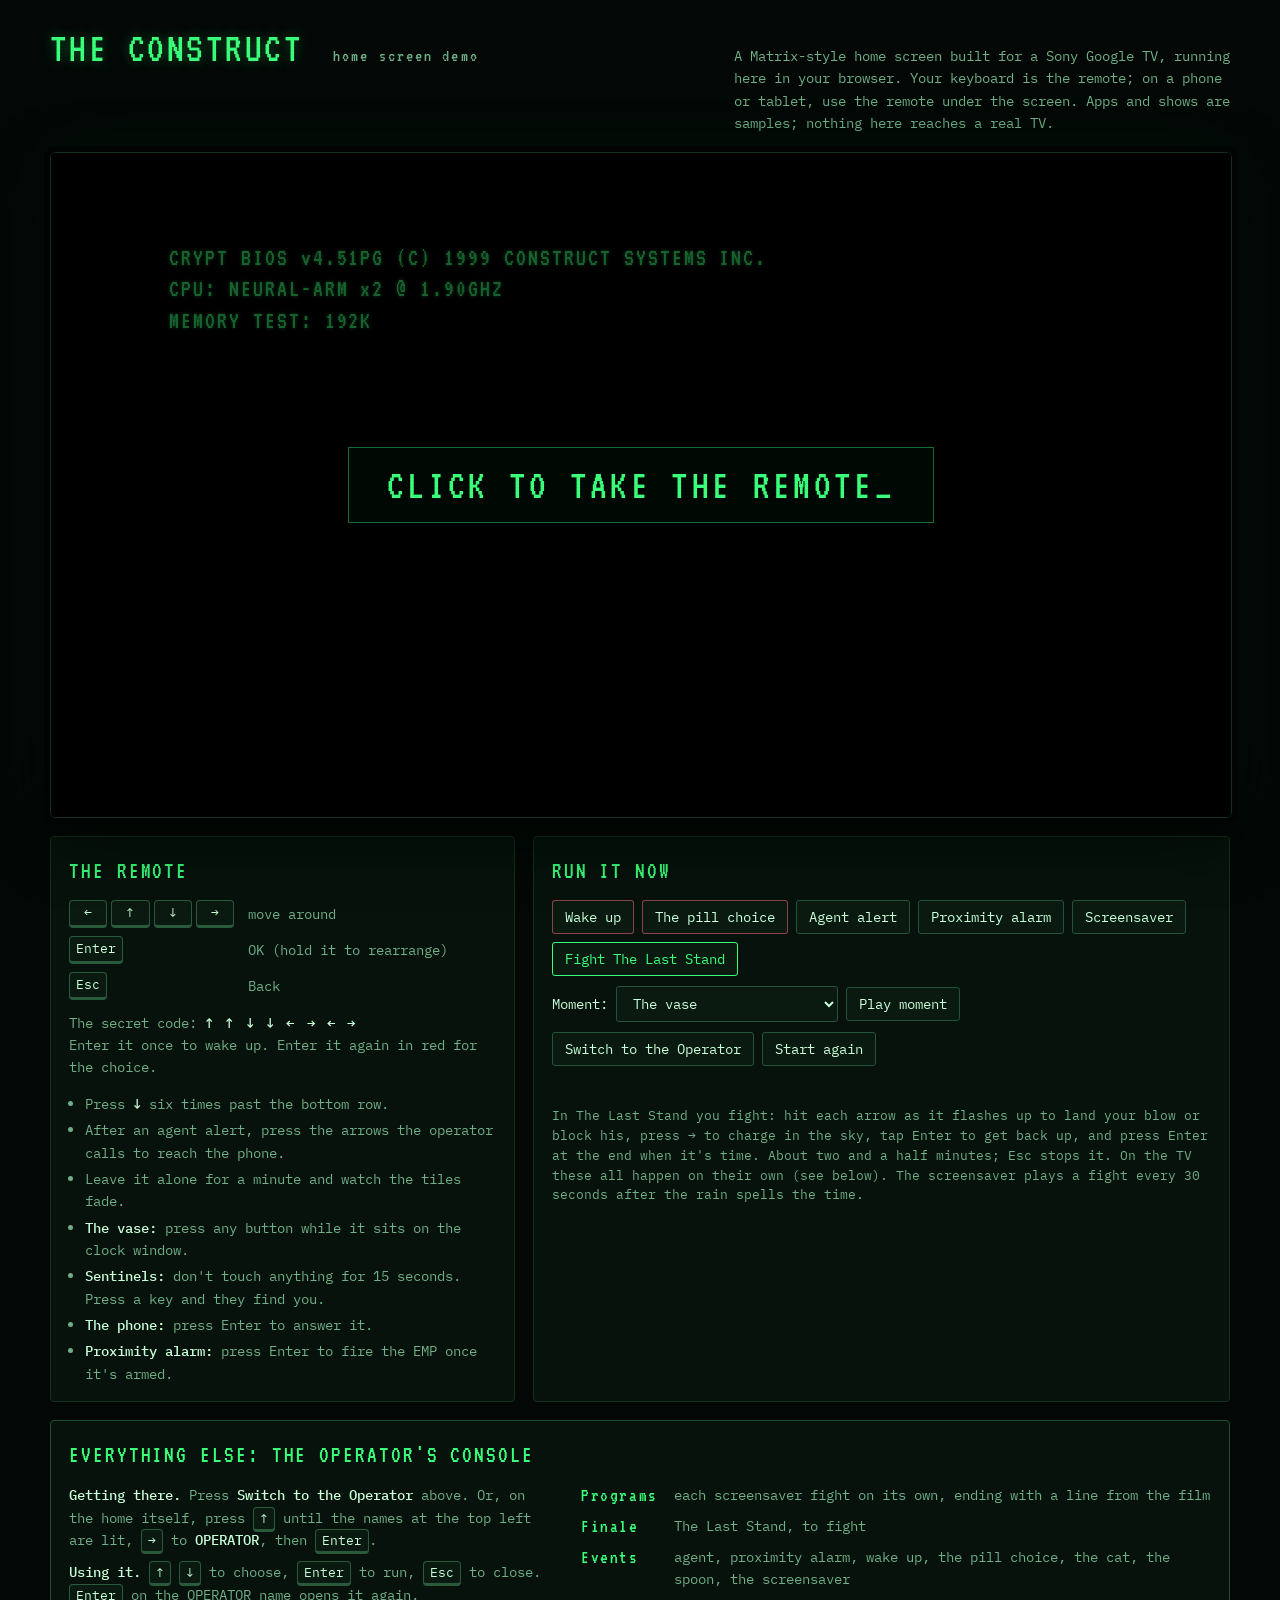
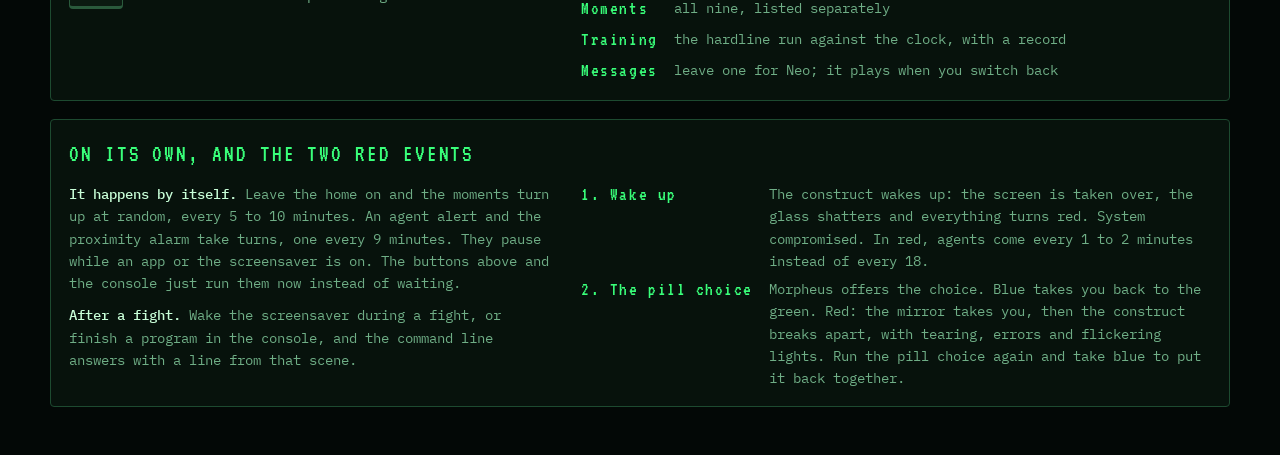
==== demo/index.html @ 552eeb54 "Matrix TV Home Screen: The Construct A Matrix home screen for Google TV, built on couch-tv: the Cryp" ====
<!doctype html>
<html lang="en">
<head>
<meta charset="utf-8">
<meta name="viewport" content="width=device-width, initial-scale=1, viewport-fit=cover">
<title>The Construct: demo</title>
<meta name="claude:viewport-fit-sides" content="cover">
<link rel="preconnect" href="https://fonts.googleapis.com">
<link rel="stylesheet" href="https://fonts.googleapis.com/css2?family=VT323&family=IBM+Plex+Mono:wght@400;500&display=swap">
<style>
/* Layout: a TV in the middle of a dark room. The screen is the page; the remote and the
   shortcuts sit under it like a printed card that came in the box. One look (the film's), on purpose. */
:root {
  color-scheme: dark;
  --room: #030806;          /* the room the TV sits in */
  --panel: #07120c;         /* the card under the TV */
  --line: #12301f;          /* hairlines and the TV's bezel */
  --phosphor: #39ff7a;      /* the green of the code */
  --bone: #c8ffd8;          /* bright text, the hero's colour */
  --dim: #6fae86;           /* secondary text */
  --red: #e0606f;           /* the red pill */
  --blue: #7590d6;          /* the blue pill */
  --f-display: "VT323", "Courier New", monospace;
  --f-body: "IBM Plex Mono", ui-monospace, "SFMono-Regular", Menlo, Consolas, monospace;
}
html, body { background: var(--room); color: var(--bone); }
body {
  font-family: var(--f-body); font-size: 0.9rem; line-height: 1.55;
  padding-left: max(16px, env(safe-area-inset-left, 0px)); padding-right: max(16px, env(safe-area-inset-right, 0px));
  padding-block: 20px 40px;
}
.wrap { max-width: 1180px; margin: 0 auto; display: grid; gap: 18px; }
header { display: flex; flex-wrap: wrap; align-items: baseline; justify-content: space-between; gap: 6px 24px; }
h1 { margin: 0; font-family: var(--f-display); font-weight: 400; font-size: 2.6rem; line-height: 1; letter-spacing: 0.06em; color: var(--phosphor);
  text-shadow: 0 0 12px rgba(57, 255, 122, 0.35); text-wrap: balance; }
h1 small { font-size: 1.1rem; letter-spacing: 0.12em; color: var(--dim); text-shadow: none; margin-left: 10px; }
.lede { margin: 0; color: var(--dim); max-width: 62ch; }

/* the TV */
.tv { position: relative; width: 100%; aspect-ratio: 16 / 9; max-width: 100%; background: #000; border: 1px solid var(--line);
  border-radius: 6px; box-shadow: 0 0 0 6px #020403, 0 20px 60px rgba(0, 0, 0, 0.7), 0 0 80px rgba(57, 255, 122, 0.05); overflow: hidden; }
.tv iframe { position: absolute; inset: 0; width: 100%; height: 100%; border: 0; display: block; background: #000; }
.wake { position: absolute; inset: 0; display: grid; place-items: center; background: rgba(0, 0, 0, 0.62); cursor: pointer; border: 0;
  color: var(--phosphor); font-family: var(--f-display); font-size: clamp(1.4rem, 3.4vw, 2.6rem); letter-spacing: 0.08em; width: 100%; }
.wake[hidden] { display: none; }
.wake span { padding: 0.4em 0.9em; border: 1px solid rgba(57, 255, 122, 0.4); background: rgba(0, 10, 4, 0.85); }
.wake span::after { content: "_"; animation: blink 1s steps(2) infinite; }
.wake:focus-visible span { outline: 2px solid var(--bone); outline-offset: 4px; }
@keyframes blink { 50% { opacity: 0; } }

/* the card under it */
.card { display: grid; grid-template-columns: minmax(0, 1fr) minmax(0, 1.5fr); gap: 18px; }
@media (max-width: 760px) { .card { grid-template-columns: minmax(0, 1fr); } }
section { background: var(--panel); border: 1px solid var(--line); border-radius: 4px; padding: 16px 18px; min-width: 0; }
h2 { margin: 0 0 10px; font-family: var(--f-display); font-weight: 400; font-size: 1.5rem; letter-spacing: 0.08em; color: var(--phosphor); }
.keys { display: grid; grid-template-columns: auto 1fr; gap: 8px 14px; align-items: center; margin: 0; }
.keys dt { display: flex; gap: 4px; }
.keys dd { margin: 0; color: var(--dim); }
kbd { font-family: var(--f-body); font-size: 0.8rem; min-width: 1.9em; text-align: center; padding: 2px 6px; border: 1px solid #2a5a3c;
  border-bottom-width: 3px; border-radius: 4px; color: var(--bone); background: #0b1a11; }
.code { margin-top: 12px; color: var(--dim); }
.code b { color: var(--bone); font-weight: 500; letter-spacing: 0.15em; }
.runs { display: flex; flex-wrap: wrap; gap: 8px; }
button.run, select { font-family: var(--f-body); font-size: 0.85rem; color: var(--bone); background: #0b1a11; border: 1px solid #23543a;
  border-radius: 3px; padding: 7px 12px; cursor: pointer; }
button.run:hover, select:hover { border-color: var(--phosphor); color: #fff; }
button.run:focus-visible, select:focus-visible { outline: 2px solid var(--phosphor); outline-offset: 2px; }
button.red { border-color: rgba(224, 96, 111, 0.6); }
button.red:hover { border-color: var(--red); }
button.star { border-color: var(--phosphor); color: var(--phosphor); }
.row { display: flex; flex-wrap: wrap; gap: 8px; align-items: center; margin-top: 10px; }
.note { margin: 12px 0 0; color: var(--dim); font-size: 0.8rem; }
.status { min-height: 1.4em; margin: 10px 0 0; font-size: 0.8rem; color: var(--phosphor); }
ul.try { margin: 0; padding-left: 1.1em; color: var(--dim); display: grid; gap: 4px; }
ul.try b { color: var(--bone); font-weight: 500; }
section.op { border-color: #1d4a30; }
.opgrid { display: grid; grid-template-columns: minmax(0, 1fr) minmax(0, 1.3fr); gap: 8px 28px; align-items: start; }
@media (max-width: 760px) { .opgrid { grid-template-columns: minmax(0, 1fr); } }
.opstep { margin: 0 0 10px; color: var(--dim); }
.opstep b { color: var(--bone); font-weight: 500; }
.oplist { display: grid; grid-template-columns: auto 1fr; gap: 6px 16px; margin: 0; }
.oplist dt { font-family: var(--f-display); font-size: 1.2rem; letter-spacing: 0.08em; color: var(--phosphor); line-height: 1.3; }
.oplist dd { margin: 0; color: var(--dim); }
/* phones and tablets: a remote under the screen (or beside it, held sideways) */
.stage { display: grid; gap: 14px; }
.pad { display: none; }
.turn { display: none; margin: 0; color: var(--dim); font-size: 0.8rem; text-align: center; }
@media (pointer: coarse) {
  .stage { grid-template-columns: minmax(0, 1fr); justify-items: center; }
  .stage .tv { width: 100%; }
  .pad { display: grid; grid-template-columns: repeat(3, 4.2rem); grid-template-rows: repeat(3, 4.2rem); gap: 6px; justify-content: center;
    align-content: center; touch-action: manipulation; user-select: none; -webkit-user-select: none; -webkit-touch-callout: none; }
  .pad button { font-family: var(--f-display); font-size: 1.7rem; color: var(--bone); background: #0b1a11; border: 1px solid #23543a;
    border-radius: 50%; touch-action: manipulation; -webkit-tap-highlight-color: transparent; padding: 0; }
  .pad button.down, .pad button:active { background: #163a25; border-color: var(--phosphor); color: #fff; }
  .pad .ok { font-size: 1.4rem; letter-spacing: 0.06em; border-color: var(--phosphor); color: var(--phosphor); }
  .pad .back { border-radius: 10px; font-size: 1.1rem; letter-spacing: 0.06em; }
  .wake { display: none; }
}
@media (pointer: coarse) and (orientation: portrait) { .turn { display: block; } }
@media (pointer: coarse) and (orientation: landscape) {
  .stage { grid-template-columns: minmax(0, 1fr) auto; align-items: center; }
  .stage .tv { width: min(100%, calc((100dvh - 40px) * 16 / 9)); justify-self: end; }
  .pad { grid-template-columns: repeat(3, 3.6rem); grid-template-rows: repeat(3, 3.6rem); }
  header { display: none; }   /* sideways: the screen and the remote fill the view; the notes are below */
  body { padding-block: 10px 30px; }
}
@media (prefers-reduced-motion: reduce) { .wake span::after { animation: none; } }
</style>
</head>
<body>


<div class="wrap">
  <header>
    <h1>THE CONSTRUCT <small>home screen demo</small></h1>
    <p class="lede">A Matrix-style home screen built for a Sony Google TV, running here in your browser. Your keyboard is the remote; on a phone or tablet, use the remote under the screen. Apps and shows are samples; nothing here reaches a real TV.</p>
  </header>

  <div class="stage">
  <div class="tv">
    <iframe id="tv" title="The Construct home screen" src="tv-home/web/index.html?mock=1&amp;reset=1&amp;look=crypt&amp;names=Neo,Operator&amp;clock=24h&amp;wx=rain&amp;place=Zion&amp;panels=1&amp;quick=input,settings,saver&amp;scenery=1&amp;motion=1&amp;moments=vase,bricks,code,phone,sentinels,agentface,reddress,rabbit,cat"></iframe>
    <button class="wake" id="wake" type="button"><span>CLICK TO TAKE THE REMOTE</span></button>
  </div>
  <div class="pad" id="pad" aria-label="Remote">
    <button type="button" class="back" data-key="Escape" aria-label="Back">BACK</button>
    <button type="button" data-key="ArrowUp" aria-label="Up">&uarr;</button>
    <span></span>
    <button type="button" data-key="ArrowLeft" aria-label="Left">&larr;</button>
    <button type="button" class="ok" data-key="Enter" aria-label="OK">OK</button>
    <button type="button" data-key="ArrowRight" aria-label="Right">&rarr;</button>
    <span></span>
    <button type="button" data-key="ArrowDown" aria-label="Down">&darr;</button>
    <span></span>
  </div>
  </div>
  <p class="turn">Turn your phone sideways for a bigger screen.</p>

  <div class="card">
    <section>
      <h2>THE REMOTE</h2>
      <dl class="keys">
        <dt><kbd>&larr;</kbd><kbd>&uarr;</kbd><kbd>&darr;</kbd><kbd>&rarr;</kbd></dt><dd>move around</dd>
        <dt><kbd>Enter</kbd></dt><dd>OK (hold it to rearrange)</dd>
        <dt><kbd>Esc</kbd></dt><dd>Back</dd>
      </dl>
      <p class="code">The secret code: <b>&uarr; &uarr; &darr; &darr; &larr; &rarr; &larr; &rarr;</b><br>Enter it once to wake up. Enter it again in red for the choice.</p>
      <ul class="try">
        <li>Press <b>&darr;</b> six times past the bottom row.</li>
        <li>After an agent alert, press the arrows the operator calls to reach the phone.</li>
        <li>Leave it alone for a minute and watch the tiles fade.</li>
        <li><b>The vase:</b> press any button while it sits on the clock window.</li>
        <li><b>Sentinels:</b> don't touch anything for 15 seconds. Press a key and they find you.</li>
        <li><b>The phone:</b> press Enter to answer it.</li>
        <li><b>Proximity alarm:</b> press Enter to fire the EMP once it's armed.</li>
      </ul>
    </section>
    <section>
      <h2>RUN IT NOW</h2>
      <div class="runs">
        <button class="run red" id="b-red" type="button">Wake up</button>
        <button class="run red" id="b-pills" type="button">The pill choice</button>
        <button class="run" id="b-agent" type="button">Agent alert</button>
        <button class="run" id="b-alarm" type="button">Proximity alarm</button>
        <button class="run" id="b-saver" type="button">Screensaver</button>
        <button class="run star" id="b-final" type="button">Fight The Last Stand</button>
      </div>
      <div class="row">
        <label for="moment">Moment:</label>
        <select id="moment">
          <option value="vase">The vase</option>
          <option value="bricks">They changed something</option>
          <option value="code">I can see the code</option>
          <option value="phone">The phone rings</option>
          <option value="sentinels">Sentinels overhead</option>
          <option value="agentface">An agent speaks</option>
          <option value="reddress">The red dress</option>
          <option value="rabbit">The white rabbit</option>
          <option value="cat">Deja vu (the cat)</option>
        </select>
        <button class="run" id="b-moment" type="button">Play moment</button>
      </div>
      <div class="row">
        <button class="run" id="b-op" type="button">Switch to the Operator</button>
        <button class="run" id="b-reset" type="button">Start again</button>
      </div>
      <p class="status" id="status" aria-live="polite"></p>
      <p class="note">In The Last Stand you fight: hit each arrow as it flashes up to land your blow or block his, press &rarr; to charge in the sky, tap Enter to get back up, and press Enter at the end when it's time. About two and a half minutes; Esc stops it. On the TV these all happen on their own (see below). The screensaver plays a fight every 30 seconds after the rain spells the time.</p>
    </section>
  </div>

  <section class="op">
    <h2>EVERYTHING ELSE: THE OPERATOR'S CONSOLE</h2>
    <div class="opgrid">
      <div>
        <p class="opstep"><b>Getting there.</b> Press <b>Switch to the Operator</b> above. Or, on the home itself, press <kbd>&uarr;</kbd> until the names at the top left are lit, <kbd>&rarr;</kbd> to <b>OPERATOR</b>, then <kbd>Enter</kbd>.</p>
        <p class="opstep"><b>Using it.</b> <kbd>&uarr;</kbd> <kbd>&darr;</kbd> to choose, <kbd>Enter</kbd> to run, <kbd>Esc</kbd> to close. <kbd>Enter</kbd> on the OPERATOR name opens it again.</p>
      </div>
      <dl class="oplist">
        <dt>Programs</dt><dd>each screensaver fight on its own, ending with a line from the film</dd>
        <dt>Finale</dt><dd>The Last Stand, to fight</dd>
        <dt>Events</dt><dd>agent, proximity alarm, wake up, the pill choice, the cat, the spoon, the screensaver</dd>
        <dt>Moments</dt><dd>all nine, listed separately</dd>
        <dt>Training</dt><dd>the hardline run against the clock, with a record</dd>
        <dt>Messages</dt><dd>leave one for Neo; it plays when you switch back</dd>
      </dl>
    </div>
  </section>

  <section class="op">
    <h2>ON ITS OWN, AND THE TWO RED EVENTS</h2>
    <div class="opgrid">
      <div>
        <p class="opstep"><b>It happens by itself.</b> Leave the home on and the moments turn up at random, every 5 to 10 minutes. An agent alert and the proximity alarm take turns, one every 9 minutes. They pause while an app or the screensaver is on. The buttons above and the console just run them now instead of waiting.</p>
        <p class="opstep"><b>After a fight.</b> Wake the screensaver during a fight, or finish a program in the console, and the command line answers with a line from that scene.</p>
      </div>
      <dl class="oplist">
        <dt>1. Wake up</dt><dd>The construct wakes up: the screen is taken over, the glass shatters and everything turns red. System compromised. In red, agents come every 1 to 2 minutes instead of every 18.</dd>
        <dt>2. The pill choice</dt><dd>Morpheus offers the choice. Blue takes you back to the green. Red: the mirror takes you, then the construct breaks apart, with tearing, errors and flickering lights. Run the pill choice again and take blue to put it back together.</dd>
      </dl>
    </div>
  </section>
</div>

<script>
(function () {
  var tv = document.getElementById("tv"), wake = document.getElementById("wake"), status = document.getElementById("status");
  var home = function () { try { return tv.contentWindow; } catch (e) { return null; } };
  var crypt = function () { var w = home(); return w && w.crypt; };
  function take() { wake.hidden = true; try { tv.focus(); home().focus(); } catch (e) {} }
  function say(t) { status.textContent = t; clearTimeout(say.t); say.t = setTimeout(function () { status.textContent = ""; }, 5000); }
  wake.addEventListener("click", take);
  // the on-screen remote: each button sends the same key presses a keyboard (or the TV remote) would.
  // Holding an arrow repeats it; holding OK is a long press (rearranging tiles).
  function send(key, type, repeat) {
    var w = home();
    if (!w || !w.document) return;
    try { w.document.dispatchEvent(new w.KeyboardEvent(type, { key: key, bubbles: true, cancelable: true, repeat: !!repeat })); } catch (e) {}
  }
  Array.prototype.forEach.call(document.querySelectorAll("#pad button"), function (b) {
    var key = b.getAttribute("data-key"), rep = null, held = false;
    var up = function () {
      if (!held) return;
      held = false; clearTimeout(rep); clearInterval(rep); b.classList.remove("down");
      send(key, "keyup");
    };
    b.addEventListener("pointerdown", function (e) {
      e.preventDefault(); held = true; b.classList.add("down");
      if (navigator.vibrate) try { navigator.vibrate(8); } catch (x) {}
      send(key, "keydown");
      if (/^Arrow/.test(key)) rep = setTimeout(function () { rep = setInterval(function () { send(key, "keydown", true); }, 170); }, 420);
    });
    ["pointerup", "pointercancel", "pointerleave"].forEach(function (ev) { b.addEventListener(ev, up); });
    b.addEventListener("contextmenu", function (e) { e.preventDefault(); });
  });
  window.addEventListener("blur", function () { /* focus moved into the TV: fine */ });
  // after any button, the keyboard goes back to the TV
  function run(fn, msg) {
    return function () {
      var c = crypt();
      if (!c) { say("The home is still starting. Give it a few seconds."); return; }
      try { fn(c); if (msg) say(msg); } catch (e) { say("That didn't start. Try again in a moment."); }
      take();
    };
  }
  document.getElementById("b-red").addEventListener("click", run(function (c) { c.demo.wake(); }, "Wake up. Everything turns red."));
  document.getElementById("b-pills").addEventListener("click", run(function (c) { c.demo.pills(); }, "The choice: arrows to pick a pill, Enter to take it."));
  document.getElementById("b-agent").addEventListener("click", run(function (c) { c.demo.agent(); }, "Agent alert. Press the arrows the operator calls, then Enter for the phone."));
  document.getElementById("b-alarm").addEventListener("click", run(function (c) { c.demo.alarm(); }, "Proximity alarm. Press Enter to fire the EMP once it's armed."));
  document.getElementById("b-saver").addEventListener("click", run(function (c) { c.saver(); }, "Screensaver. Any key wakes the home."));
  document.getElementById("b-final").addEventListener("click", run(function (c) { c.demo.finale(); }, "Hit the arrows when they flash. Tap Enter to get up. Esc stops it."));
  document.getElementById("b-moment").addEventListener("click", run(function (c) {
    var m = document.getElementById("moment").value;
    var tips = { vase: "Press any button to knock the vase over.", sentinels: "Go dark. Don't press anything for 15 seconds.",
      phone: "Press Enter to answer the phone." };
    if (!c.moment(m)) say("Another moment is still playing. Try again when it's done.");
    else if (tips[m]) say(tips[m]);
  }, ""));
  var op = document.getElementById("b-op");
  op.addEventListener("click", function () {
    var w = home(), toOp = op.textContent.indexOf("Operator") >= 0;
    try { w.localStorage.setItem("tvhome.who", toOp ? "operator-1" : "neo-0"); } catch (e) {}
    op.textContent = toOp ? "Switch back to Neo" : "Switch to the Operator";
    tv.src = tv.src.replace("&reset=1", "");
    say(toOp ? "The Operator's console opens. Esc closes it; Enter on the Operator name opens it again." : "Back to Neo.");
    tv.addEventListener("load", take, { once: true });
  });
  document.getElementById("b-reset").addEventListener("click", function () {
    try { home().localStorage.clear(); } catch (e) {}
    op.textContent = "Switch to the Operator";
    tv.src = tv.src.indexOf("reset=1") < 0 ? tv.src.replace("mock=1", "mock=1&reset=1") : tv.src + "&r=" + Date.now();
    tv.addEventListener("load", take, { once: true });
    say("Starting again.");
  });
  // a click inside the TV also takes the remote
  tv.addEventListener("load", function () { try { home().addEventListener("mousedown", take); } catch (e) {} });
})();
</script>

</body>
</html>
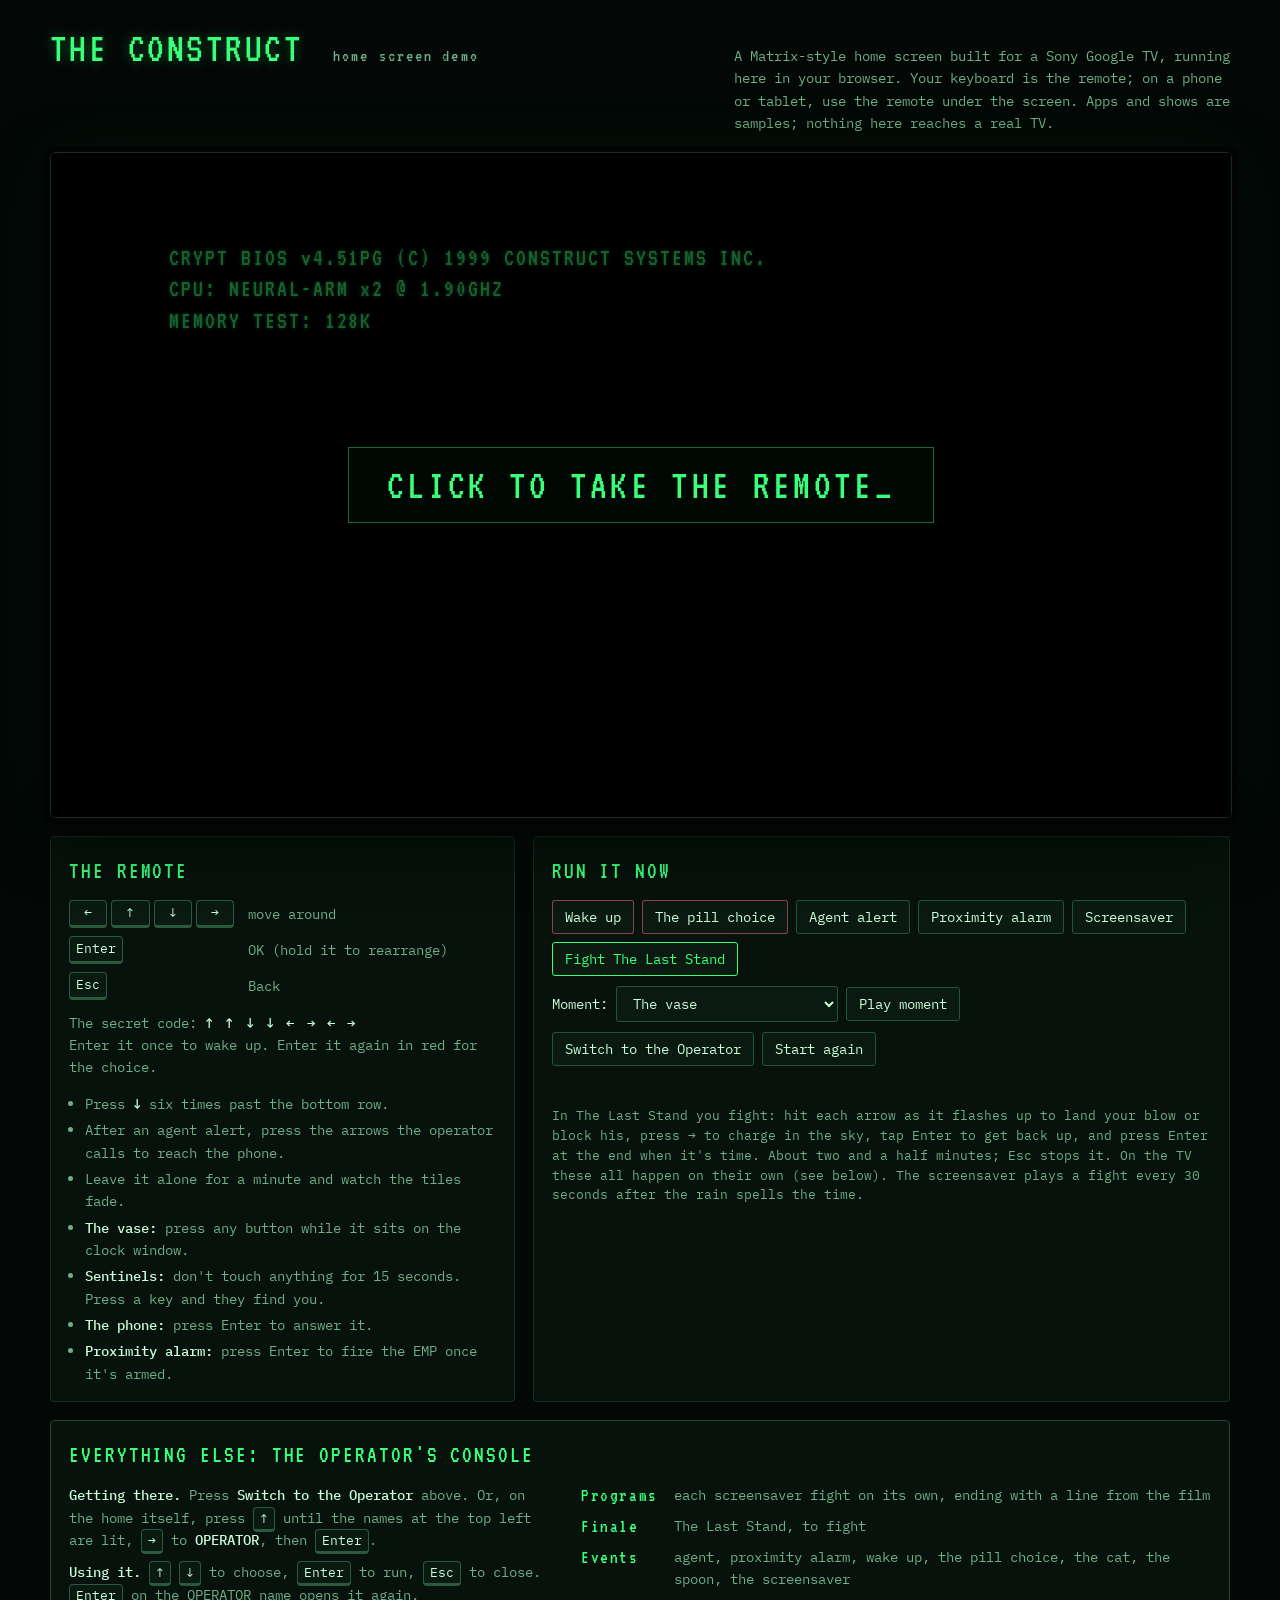
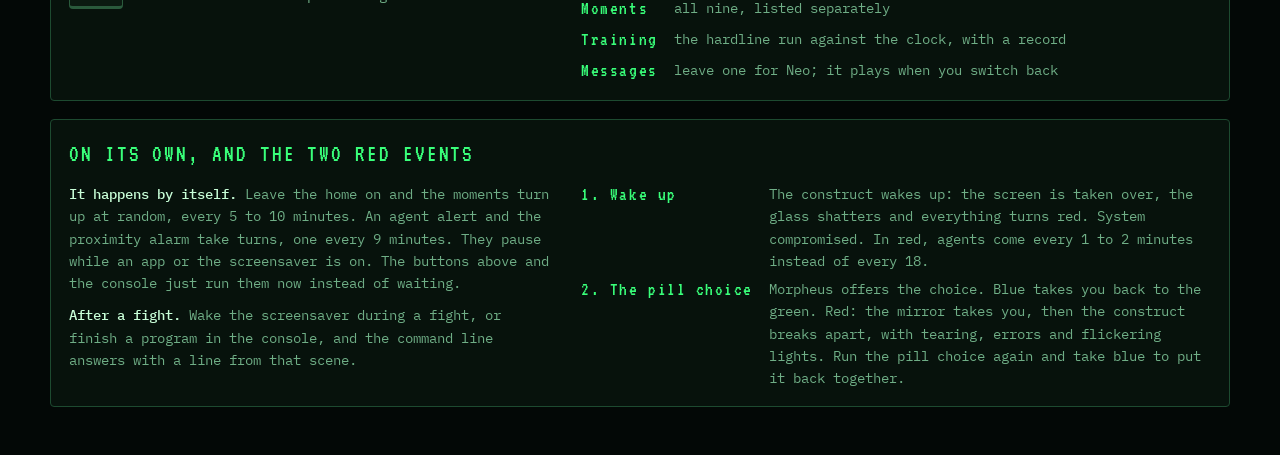
==== commit e879b4fe: "Smoother Last Stand (the home's rain pauses under programs), a centred prompt arrow, darker sentinel" ====
--- a/demo/index.html
+++ b/demo/index.html
@@ -294,6 +294,21 @@
   });
   // a click inside the TV also takes the remote
   tv.addEventListener("load", function () { try { home().addEventListener("mousedown", take); } catch (e) {} });
+  // like the TV (which waits 10 minutes), the screensaver comes on by itself: here after a minute
+  // with no key, click or tap, so a visitor sees it without hunting for the button
+  var idleAt = Date.now();
+  function touch() { idleAt = Date.now(); }
+  ["keydown", "mousedown", "touchstart", "wheel"].forEach(function (ev) { document.addEventListener(ev, touch, true); });
+  tv.addEventListener("load", function () {
+    try { ["keydown", "mousedown", "touchstart"].forEach(function (ev) { home().addEventListener(ev, touch, true); }); } catch (e) {}
+  });
+  setInterval(function () {
+    if (Date.now() - idleAt < 60000 || document.hidden) return;
+    var w = home(), d = w && w.document;
+    if (!w || !w.crypt || !w.crypt.saver || !d) return;
+    if (d.querySelector(".crypt-saverframe, .crypt-program, .crypt-console.on, .crypt-take.on, .crypt-choice")) { touch(); return; }   // already showing something
+    touch(); w.crypt.saver();
+  }, 5000);
 })();
 </script>
 
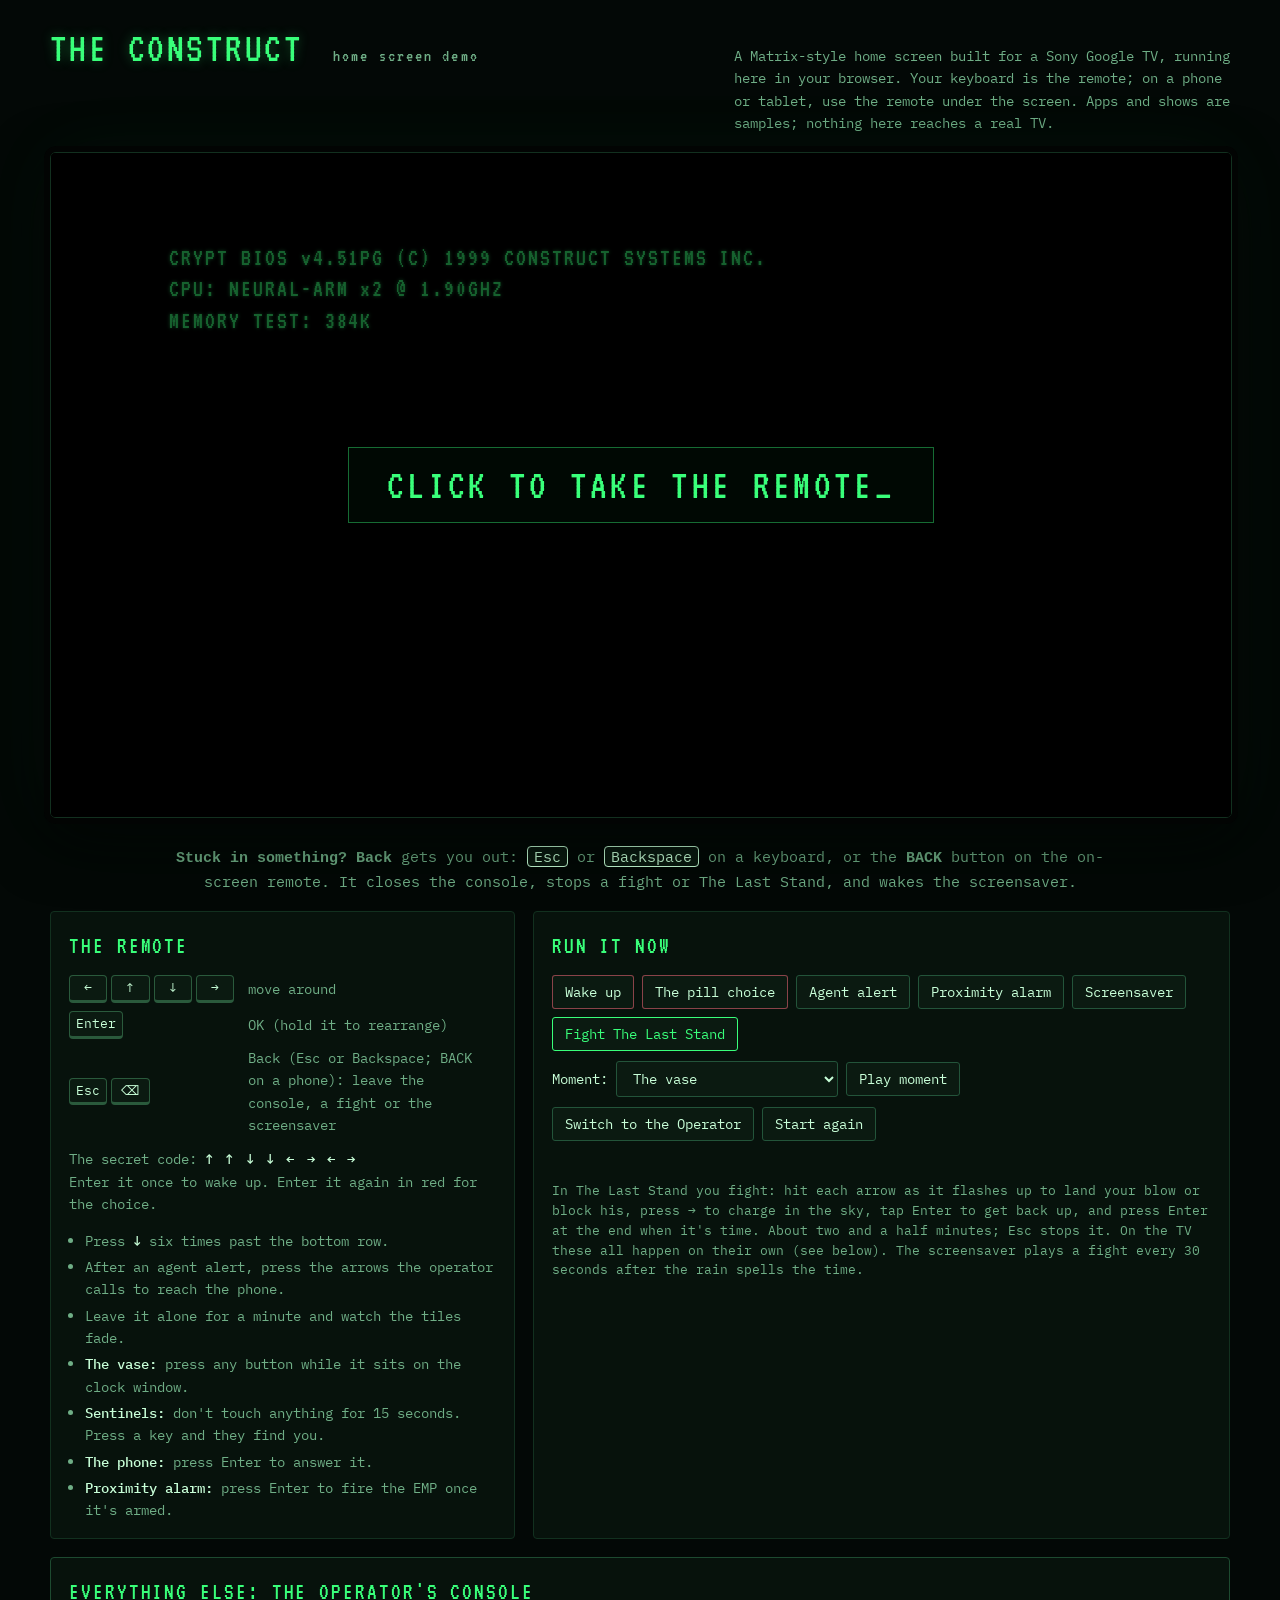
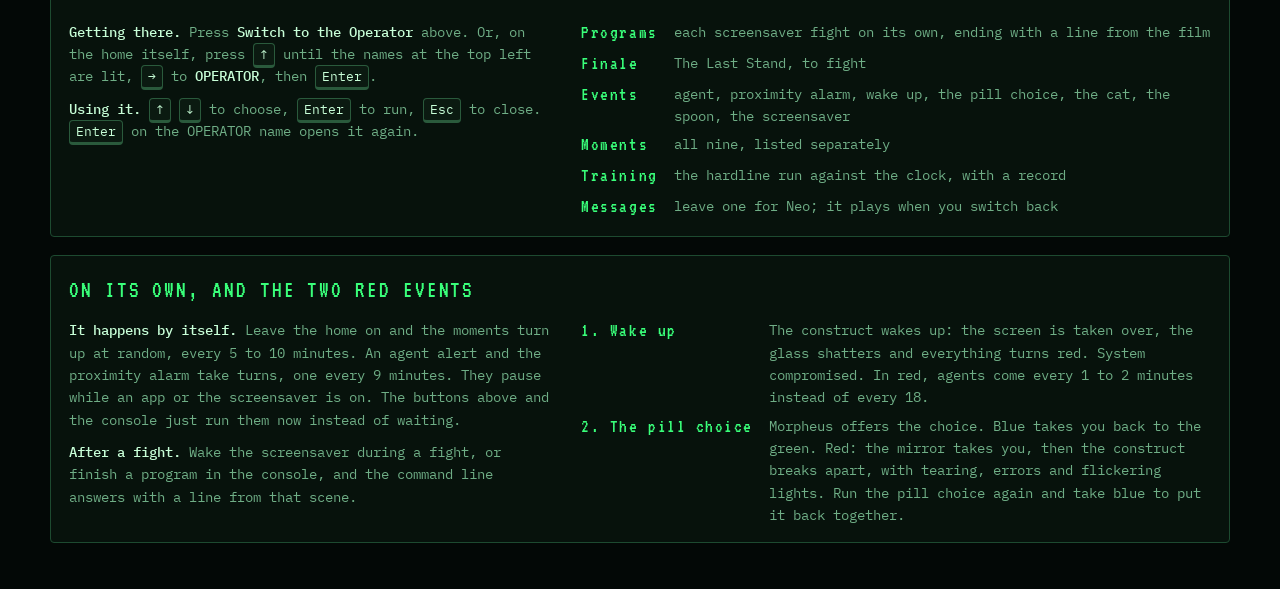
==== commit 75077ff3: "Demo: how to go Back on a keyboard or a phone Co-Authored-By: Claude Opus 5.5 <noreply@anthropic.com" ====
--- a/demo/index.html
+++ b/demo/index.html
@@ -106,6 +106,8 @@
   body { padding-block: 10px 30px; }
 }
 @media (prefers-reduced-motion: reduce) { .wake span::after { animation: none; } }
+.backhint { max-width: 60rem; margin: 10px auto 0; text-align: center; font-size: 15px; line-height: 1.5; color: var(--dim); }
+.backhint kbd { font: inherit; padding: 0 6px; border: 1px solid currentColor; border-radius: 4px; }
 </style>
 </head>
 <body>
@@ -135,6 +137,7 @@
   </div>
   </div>
   <p class="turn">Turn your phone sideways for a bigger screen.</p>
+  <p class="backhint"><b>Stuck in something?</b> <b>Back</b> gets you out: <kbd>Esc</kbd> or <kbd>Backspace</kbd> on a keyboard, or the <b>BACK</b> button on the on-screen remote. It closes the console, stops a fight or The Last Stand, and wakes the screensaver.</p>
 
   <div class="card">
     <section>
@@ -142,7 +145,7 @@
       <dl class="keys">
         <dt><kbd>&larr;</kbd><kbd>&uarr;</kbd><kbd>&darr;</kbd><kbd>&rarr;</kbd></dt><dd>move around</dd>
         <dt><kbd>Enter</kbd></dt><dd>OK (hold it to rearrange)</dd>
-        <dt><kbd>Esc</kbd></dt><dd>Back</dd>
+        <dt><kbd>Esc</kbd><kbd>&#9003;</kbd></dt><dd>Back (Esc or Backspace; BACK on a phone): leave the console, a fight or the screensaver</dd>
       </dl>
       <p class="code">The secret code: <b>&uarr; &uarr; &darr; &darr; &larr; &rarr; &larr; &rarr;</b><br>Enter it once to wake up. Enter it again in red for the choice.</p>
       <ul class="try">
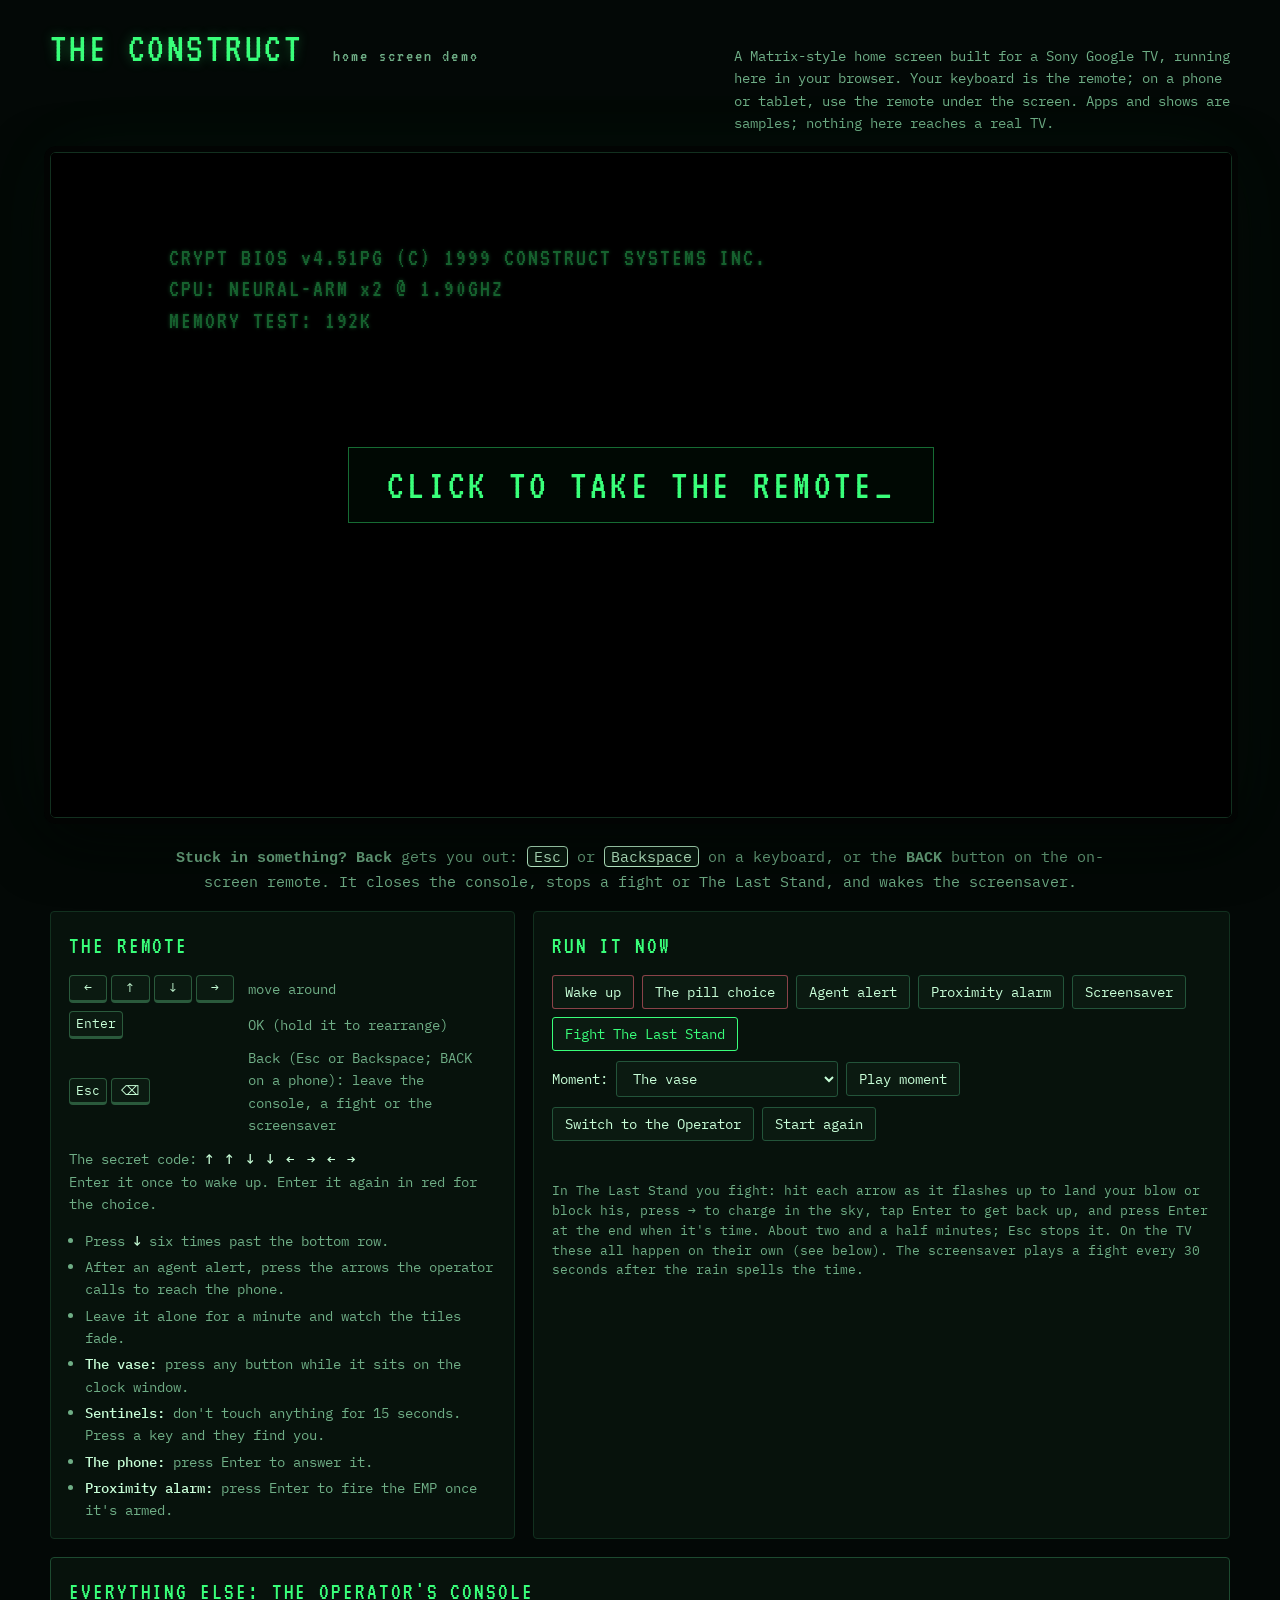
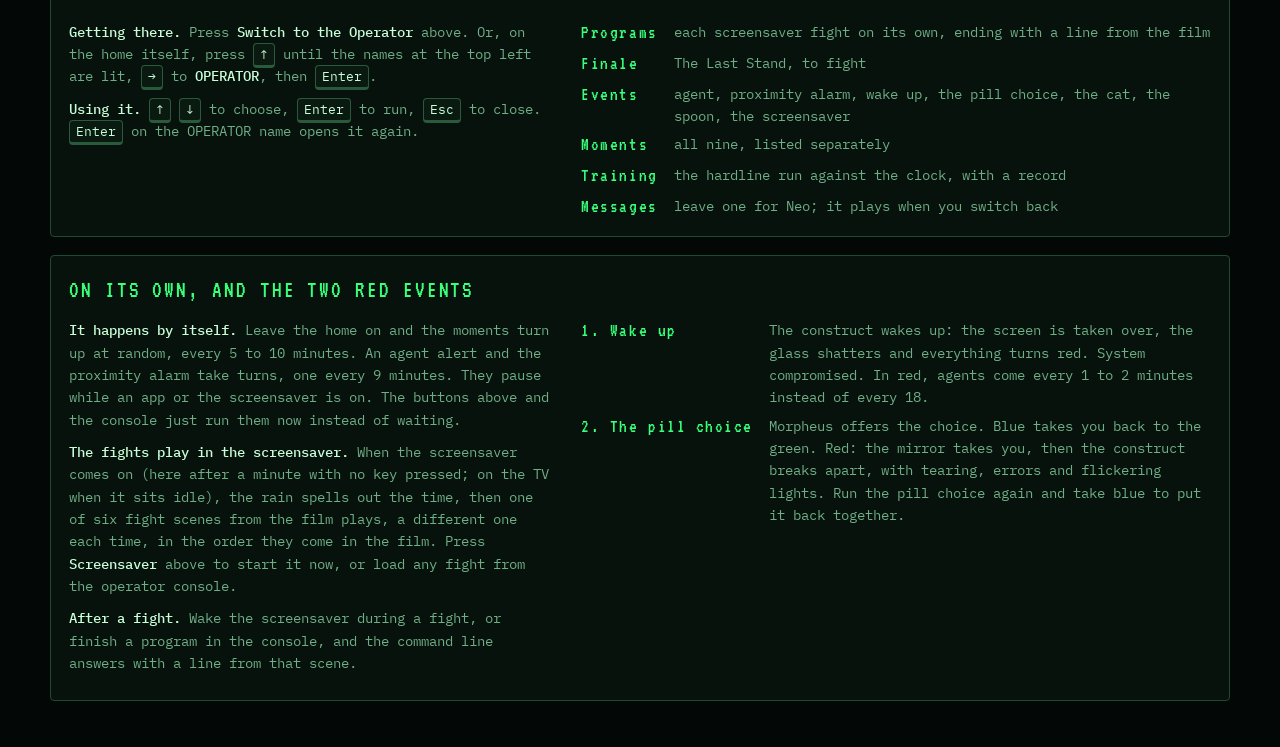
==== commit 0e63130d: "Say plainly that the fights play when the screensaver is on (README and demo) Co-Authored-By: Claude" ====
--- a/demo/index.html
+++ b/demo/index.html
@@ -215,6 +215,7 @@
     <div class="opgrid">
       <div>
         <p class="opstep"><b>It happens by itself.</b> Leave the home on and the moments turn up at random, every 5 to 10 minutes. An agent alert and the proximity alarm take turns, one every 9 minutes. They pause while an app or the screensaver is on. The buttons above and the console just run them now instead of waiting.</p>
+        <p class="opstep"><b>The fights play in the screensaver.</b> When the screensaver comes on (here after a minute with no key pressed; on the TV when it sits idle), the rain spells out the time, then one of six fight scenes from the film plays, a different one each time, in the order they come in the film. Press <b>Screensaver</b> above to start it now, or load any fight from the operator console.</p>
         <p class="opstep"><b>After a fight.</b> Wake the screensaver during a fight, or finish a program in the console, and the command line answers with a line from that scene.</p>
       </div>
       <dl class="oplist">
